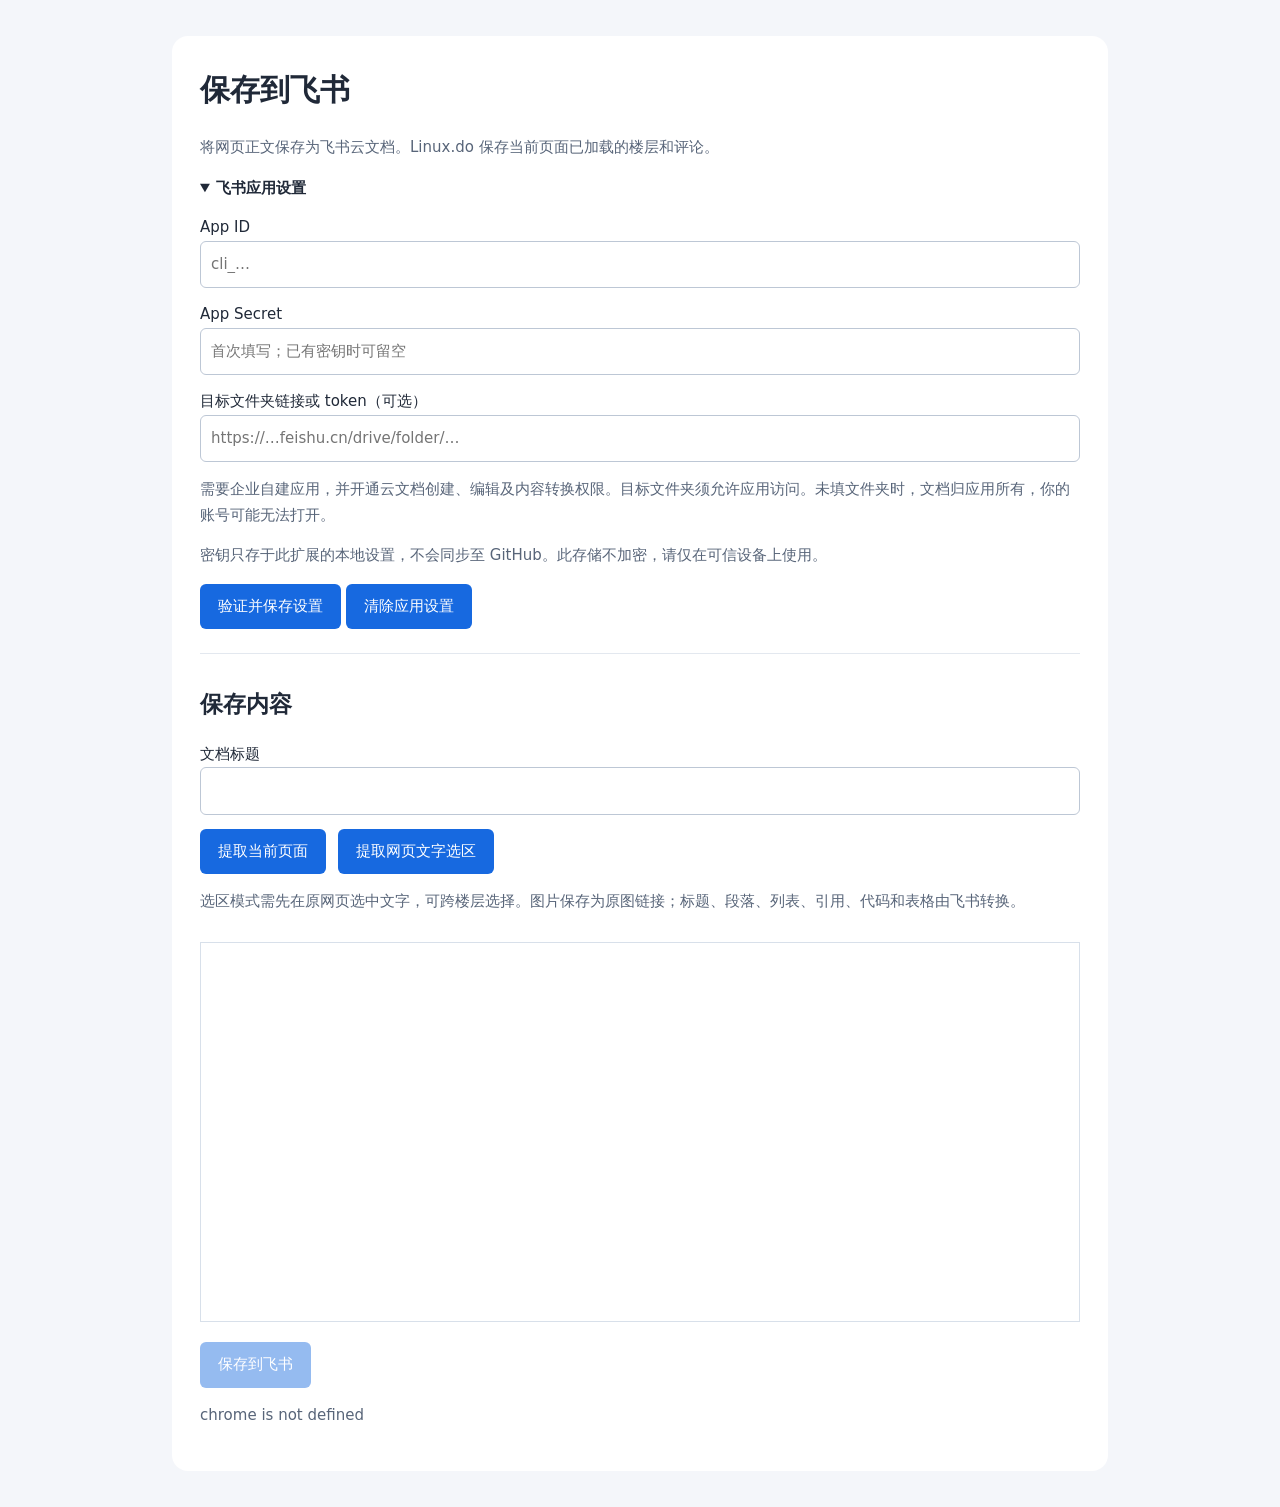
==== stn-feishu/index.html @ 103289a5 "feat: save webpages to Feishu and preserve Linux.do rich formatting" ====
<!doctype html><html lang="zh-CN"><head><meta charset="utf-8"><meta name="viewport" content="width=device-width,initial-scale=1"><title>保存到飞书 · Save.to</title><link rel="stylesheet" href="style.css"><script defer src="page.js"></script></head><body><main>
<h1>保存到飞书</h1><p>将网页正文保存为飞书云文档。Linux.do 保存当前页面已加载的楼层和评论。</p>
<details open id="settings"><summary>飞书应用设置</summary><form id="config">
<label>App ID<input id="appId" autocomplete="off" required placeholder="cli_…"></label>
<label>App Secret<input id="appSecret" type="password" autocomplete="off" placeholder="首次填写；已有密钥时可留空"></label>
<label>目标文件夹链接或 token（可选）<input id="folderToken" autocomplete="off" placeholder="https://…feishu.cn/drive/folder/…"></label>
<p>需要企业自建应用，并开通云文档创建、编辑及内容转换权限。目标文件夹须允许应用访问。未填文件夹时，文档归应用所有，你的账号可能无法打开。</p>
<p>密钥只存于此扩展的本地设置，不会同步至 GitHub。此存储不加密，请仅在可信设备上使用。</p>
<button type="submit">验证并保存设置</button> <button type="button" id="forget">清除应用设置</button>
</form></details>
<section><h2>保存内容</h2><label>文档标题<input id="title"></label><div class="actions"><button id="capture">提取当前页面</button><button id="selection">提取网页文字选区</button></div>
<p>选区模式需先在原网页选中文字，可跨楼层选择。图片保存为原图链接；标题、段落、列表、引用、代码和表格由飞书转换。</p>
<iframe id="preview" sandbox="" title="正文预览"></iframe><button id="save" disabled>保存到飞书</button></section>
<p id="status" role="status" aria-live="polite"></p><a id="result" target="_blank" rel="noopener" hidden>打开飞书文档</a>
</main></body></html>
---- stn-feishu/style.css ----
body{font:15px/1.7 system-ui,sans-serif;background:#f4f6fa;color:#202938;margin:0}main{max-width:880px;margin:36px auto;padding:28px;background:white;border-radius:16px}h1{margin-top:0}label{display:block;margin:14px 0}input{display:block;box-sizing:border-box;width:100%;padding:10px;border:1px solid #bdc7d5;border-radius:6px;font:inherit}button{padding:10px 18px;background:#1769e0;color:white;border:0;border-radius:6px;cursor:pointer;font:inherit}button:disabled{opacity:.45;cursor:default}p{color:#586579}summary{cursor:pointer;font-weight:600}section{border-top:1px solid #e3e8ef;margin-top:24px;padding-top:12px}iframe{width:100%;height:380px;border:1px solid #d8e0ea;margin:12px 0;box-sizing:border-box}.actions{display:flex;gap:12px}#status{white-space:pre-wrap}a{color:#1769e0}
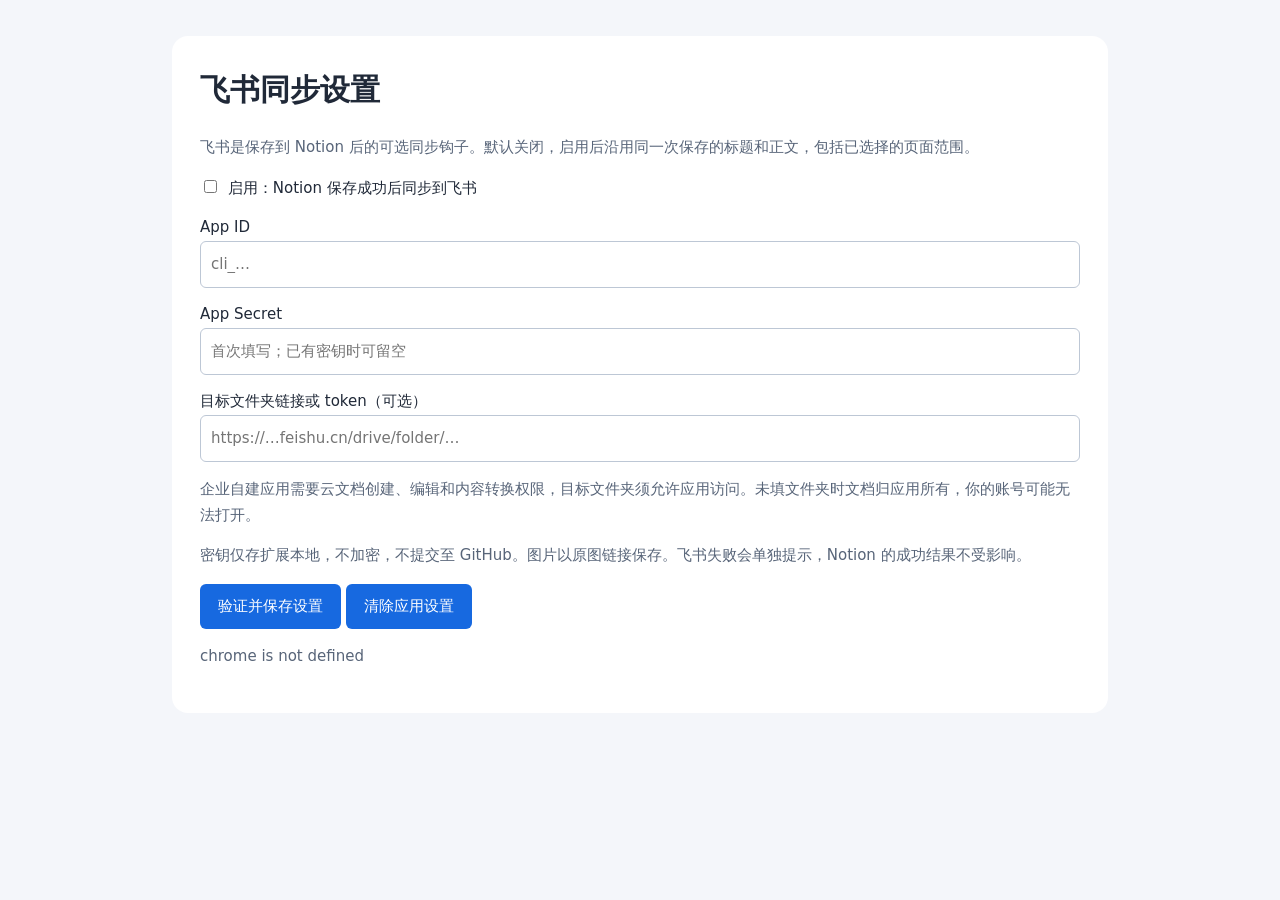
==== commit c0d45429: "refactor: integrate optional Feishu sync into Notion save workflow" ====
--- a/stn-feishu/index.html
+++ b/stn-feishu/index.html
@@ -1,15 +1,11 @@
-<!doctype html><html lang="zh-CN"><head><meta charset="utf-8"><meta name="viewport" content="width=device-width,initial-scale=1"><title>保存到飞书 · Save.to</title><link rel="stylesheet" href="style.css"><script defer src="page.js"></script></head><body><main>
-<h1>保存到飞书</h1><p>将网页正文保存为飞书云文档。Linux.do 保存当前页面已加载的楼层和评论。</p>
-<details open id="settings"><summary>飞书应用设置</summary><form id="config">
+<!doctype html><html lang="zh-CN"><head><meta charset="utf-8"><meta name="viewport" content="width=device-width,initial-scale=1"><title>飞书同步设置 · Save.to</title><link rel="stylesheet" href="style.css"><script defer src="page.js"></script></head><body><main>
+<h1>飞书同步设置</h1><p>飞书是保存到 Notion 后的可选同步钩子。默认关闭，启用后沿用同一次保存的标题和正文，包括已选择的页面范围。</p>
+<form id="config"><label><input id="enabled" type="checkbox"> 启用：Notion 保存成功后同步到飞书</label>
 <label>App ID<input id="appId" autocomplete="off" required placeholder="cli_…"></label>
 <label>App Secret<input id="appSecret" type="password" autocomplete="off" placeholder="首次填写；已有密钥时可留空"></label>
 <label>目标文件夹链接或 token（可选）<input id="folderToken" autocomplete="off" placeholder="https://…feishu.cn/drive/folder/…"></label>
-<p>需要企业自建应用，并开通云文档创建、编辑及内容转换权限。目标文件夹须允许应用访问。未填文件夹时，文档归应用所有，你的账号可能无法打开。</p>
-<p>密钥只存于此扩展的本地设置，不会同步至 GitHub。此存储不加密，请仅在可信设备上使用。</p>
-<button type="submit">验证并保存设置</button> <button type="button" id="forget">清除应用设置</button>
-</form></details>
-<section><h2>保存内容</h2><label>文档标题<input id="title"></label><div class="actions"><button id="capture">提取当前页面</button><button id="selection">提取网页文字选区</button></div>
-<p>选区模式需先在原网页选中文字，可跨楼层选择。图片保存为原图链接；标题、段落、列表、引用、代码和表格由飞书转换。</p>
-<iframe id="preview" sandbox="" title="正文预览"></iframe><button id="save" disabled>保存到飞书</button></section>
-<p id="status" role="status" aria-live="polite"></p><a id="result" target="_blank" rel="noopener" hidden>打开飞书文档</a>
+<p>企业自建应用需要云文档创建、编辑和内容转换权限，目标文件夹须允许应用访问。未填文件夹时文档归应用所有，你的账号可能无法打开。</p>
+<p>密钥仅存扩展本地，不加密，不提交至 GitHub。图片以原图链接保存。飞书失败会单独提示，Notion 的成功结果不受影响。</p>
+<button type="submit">验证并保存设置</button> <button type="button" id="forget">清除应用设置</button></form>
+<p id="status" role="status" aria-live="polite"></p><a id="result" target="_blank" rel="noopener" hidden>打开最近的飞书文档</a>
 </main></body></html>
--- a/stn-feishu/style.css
+++ b/stn-feishu/style.css
@@ -1 +1,3 @@
 body{font:15px/1.7 system-ui,sans-serif;background:#f4f6fa;color:#202938;margin:0}main{max-width:880px;margin:36px auto;padding:28px;background:white;border-radius:16px}h1{margin-top:0}label{display:block;margin:14px 0}input{display:block;box-sizing:border-box;width:100%;padding:10px;border:1px solid #bdc7d5;border-radius:6px;font:inherit}button{padding:10px 18px;background:#1769e0;color:white;border:0;border-radius:6px;cursor:pointer;font:inherit}button:disabled{opacity:.45;cursor:default}p{color:#586579}summary{cursor:pointer;font-weight:600}section{border-top:1px solid #e3e8ef;margin-top:24px;padding-top:12px}iframe{width:100%;height:380px;border:1px solid #d8e0ea;margin:12px 0;box-sizing:border-box}.actions{display:flex;gap:12px}#status{white-space:pre-wrap}a{color:#1769e0}
+
+input[type="checkbox"]{display:inline-block;width:auto;margin-right:6px}
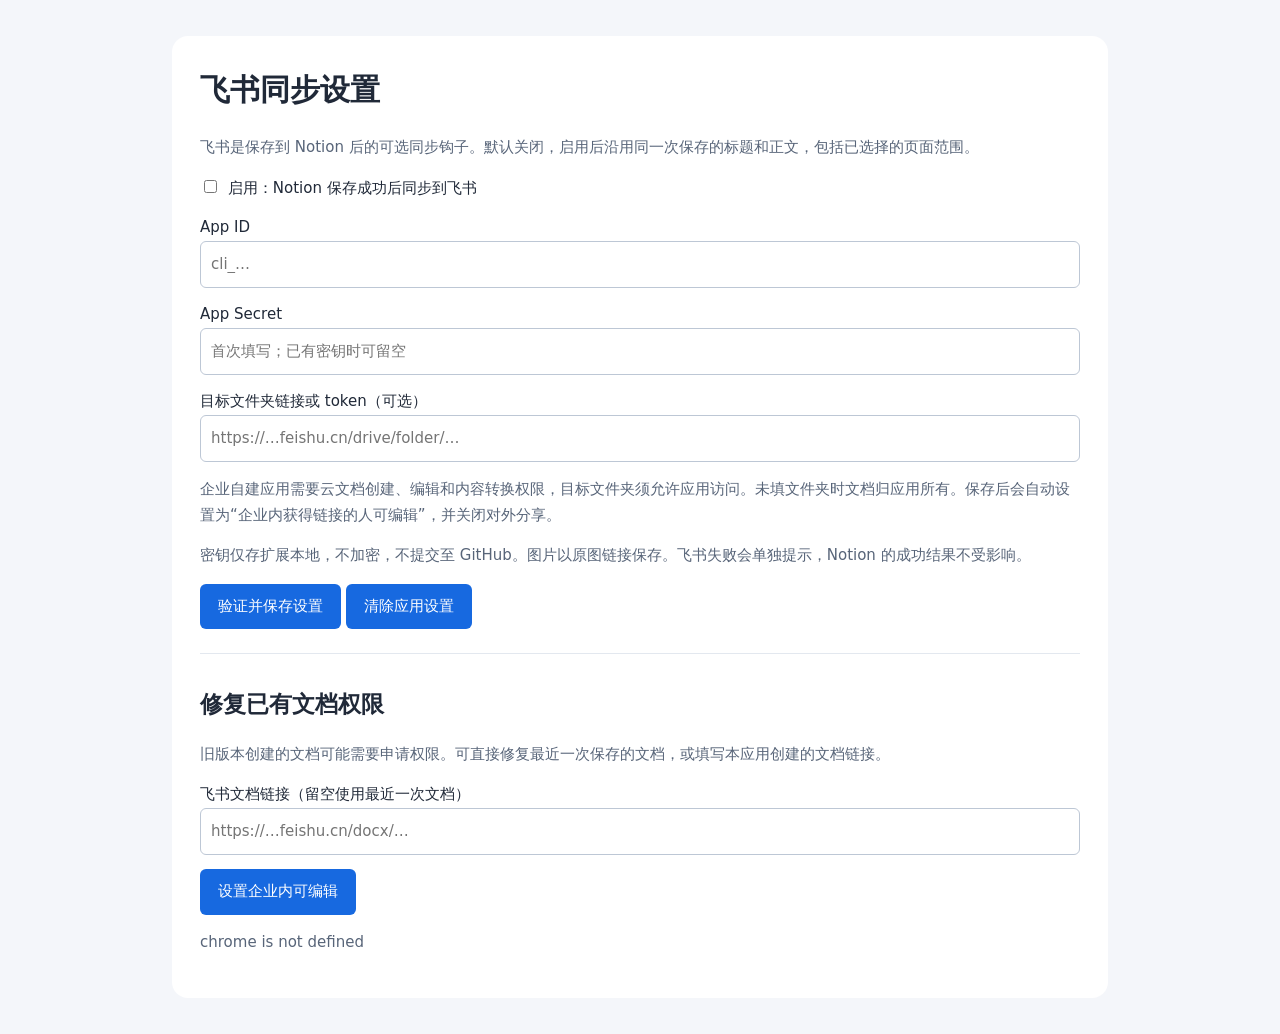
==== commit 92ef444e: "fix: grant tenant edit access to Feishu saves and repair existing documents" ====
--- a/stn-feishu/index.html
+++ b/stn-feishu/index.html
@@ -4,8 +4,8 @@
 <label>App ID<input id="appId" autocomplete="off" required placeholder="cli_…"></label>
 <label>App Secret<input id="appSecret" type="password" autocomplete="off" placeholder="首次填写；已有密钥时可留空"></label>
 <label>目标文件夹链接或 token（可选）<input id="folderToken" autocomplete="off" placeholder="https://…feishu.cn/drive/folder/…"></label>
-<p>企业自建应用需要云文档创建、编辑和内容转换权限，目标文件夹须允许应用访问。未填文件夹时文档归应用所有，你的账号可能无法打开。</p>
+<p>企业自建应用需要云文档创建、编辑和内容转换权限，目标文件夹须允许应用访问。未填文件夹时文档归应用所有。保存后会自动设置为“企业内获得链接的人可编辑”，并关闭对外分享。</p>
 <p>密钥仅存扩展本地，不加密，不提交至 GitHub。图片以原图链接保存。飞书失败会单独提示，Notion 的成功结果不受影响。</p>
 <button type="submit">验证并保存设置</button> <button type="button" id="forget">清除应用设置</button></form>
-<p id="status" role="status" aria-live="polite"></p><a id="result" target="_blank" rel="noopener" hidden>打开最近的飞书文档</a>
+<section><h2>修复已有文档权限</h2><p>旧版本创建的文档可能需要申请权限。可直接修复最近一次保存的文档，或填写本应用创建的文档链接。</p><label>飞书文档链接（留空使用最近一次文档）<input id="repairUrl" placeholder="https://…feishu.cn/docx/…"></label><button type="button" id="repairAccess">设置企业内可编辑</button></section><p id="status" role="status" aria-live="polite"></p><a id="result" target="_blank" rel="noopener" hidden>打开最近的飞书文档</a>
 </main></body></html>
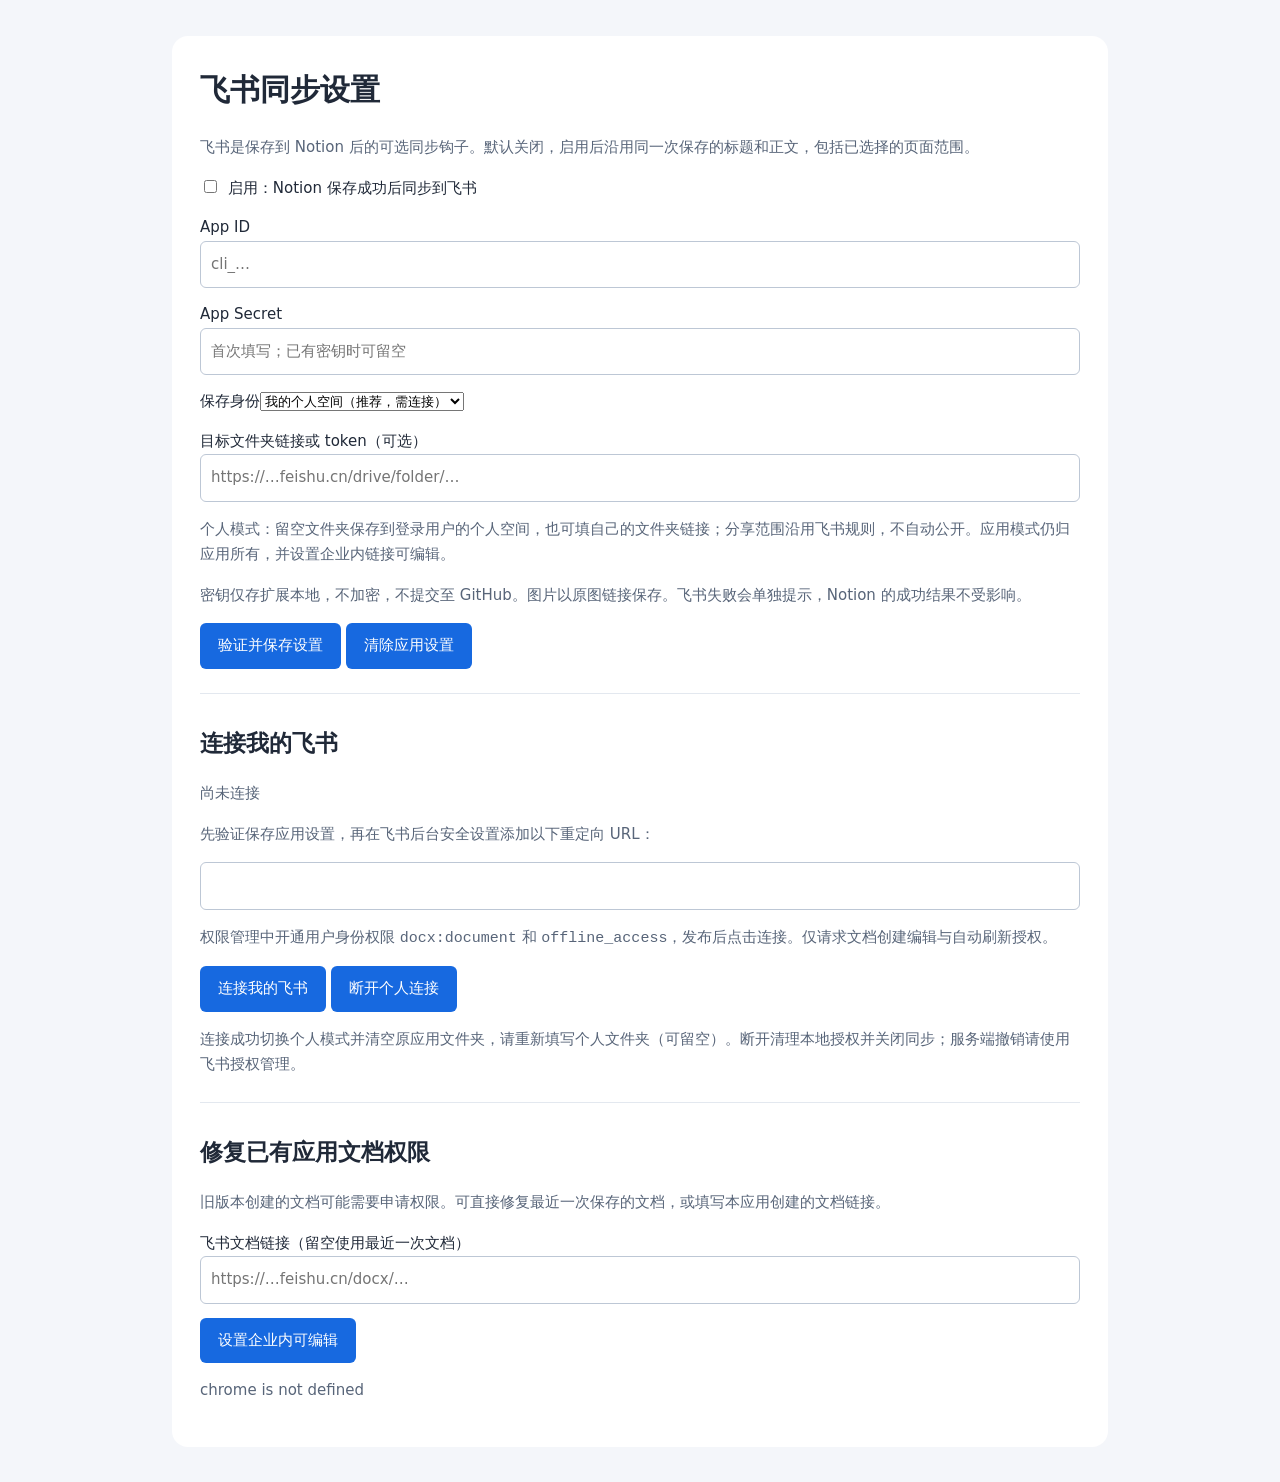
==== commit 45c908fe: "Add personal Feishu OAuth login and user-owned document saving" ====
--- a/stn-feishu/index.html
+++ b/stn-feishu/index.html
@@ -3,9 +3,9 @@
 <form id="config"><label><input id="enabled" type="checkbox"> 启用：Notion 保存成功后同步到飞书</label>
 <label>App ID<input id="appId" autocomplete="off" required placeholder="cli_…"></label>
 <label>App Secret<input id="appSecret" type="password" autocomplete="off" placeholder="首次填写；已有密钥时可留空"></label>
-<label>目标文件夹链接或 token（可选）<input id="folderToken" autocomplete="off" placeholder="https://…feishu.cn/drive/folder/…"></label>
-<p>企业自建应用需要云文档创建、编辑和内容转换权限，目标文件夹须允许应用访问。未填文件夹时文档归应用所有。保存后会自动设置为“企业内获得链接的人可编辑”，并关闭对外分享。</p>
+<label>保存身份<select id="identity"><option value="user">我的个人空间（推荐，需连接）</option><option value="app">应用空间（原模式）</option></select></label><label>目标文件夹链接或 token（可选）<input id="folderToken" autocomplete="off" placeholder="https://…feishu.cn/drive/folder/…"></label>
+<p>个人模式：留空文件夹保存到登录用户的个人空间，也可填自己的文件夹链接；分享范围沿用飞书规则，不自动公开。应用模式仍归应用所有，并设置企业内链接可编辑。</p>
 <p>密钥仅存扩展本地，不加密，不提交至 GitHub。图片以原图链接保存。飞书失败会单独提示，Notion 的成功结果不受影响。</p>
 <button type="submit">验证并保存设置</button> <button type="button" id="forget">清除应用设置</button></form>
-<section><h2>修复已有文档权限</h2><p>旧版本创建的文档可能需要申请权限。可直接修复最近一次保存的文档，或填写本应用创建的文档链接。</p><label>飞书文档链接（留空使用最近一次文档）<input id="repairUrl" placeholder="https://…feishu.cn/docx/…"></label><button type="button" id="repairAccess">设置企业内可编辑</button></section><p id="status" role="status" aria-live="polite"></p><a id="result" target="_blank" rel="noopener" hidden>打开最近的飞书文档</a>
+<section><h2>连接我的飞书</h2><p id="connection">尚未连接</p><p>先验证保存应用设置，再在飞书后台安全设置添加以下重定向 URL：</p><input id="redirectUrl" readonly aria-label="飞书 OAuth 回调地址"><p>权限管理中开通用户身份权限 <code>docx:document</code> 和 <code>offline_access</code>，发布后点击连接。仅请求文档创建编辑与自动刷新授权。</p><button id="connect" type="button">连接我的飞书</button> <button id="disconnect" type="button">断开个人连接</button><p>连接成功切换个人模式并清空原应用文件夹，请重新填写个人文件夹（可留空）。断开清理本地授权并关闭同步；服务端撤销请使用飞书授权管理。</p></section><section><h2>修复已有应用文档权限</h2><p>旧版本创建的文档可能需要申请权限。可直接修复最近一次保存的文档，或填写本应用创建的文档链接。</p><label>飞书文档链接（留空使用最近一次文档）<input id="repairUrl" placeholder="https://…feishu.cn/docx/…"></label><button type="button" id="repairAccess">设置企业内可编辑</button></section><p id="status" role="status" aria-live="polite"></p><a id="result" target="_blank" rel="noopener" hidden>打开最近的飞书文档</a>
 </main></body></html>
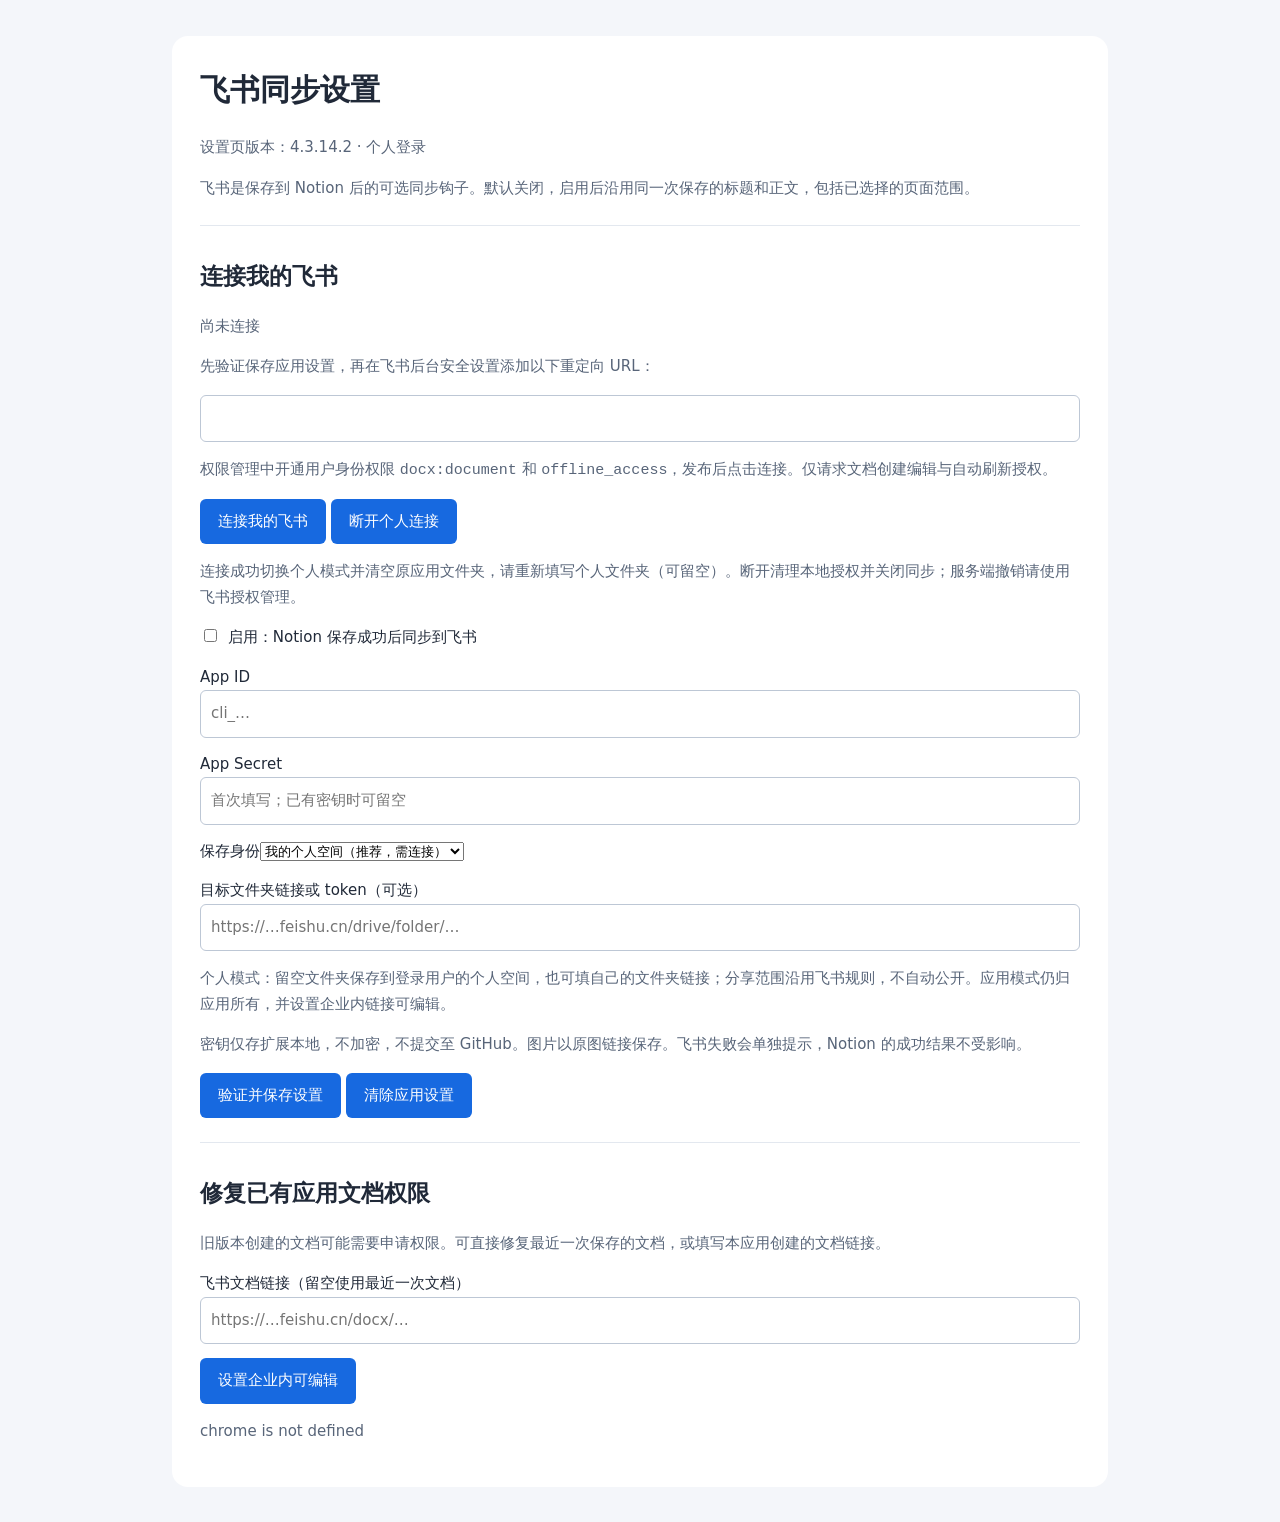
==== commit 925a373b: "Move personal Feishu login to the top of settings" ====
--- a/stn-feishu/index.html
+++ b/stn-feishu/index.html
@@ -1,5 +1,6 @@
 <!doctype html><html lang="zh-CN"><head><meta charset="utf-8"><meta name="viewport" content="width=device-width,initial-scale=1"><title>飞书同步设置 · Save.to</title><link rel="stylesheet" href="style.css"><script defer src="page.js"></script></head><body><main>
-<h1>飞书同步设置</h1><p>飞书是保存到 Notion 后的可选同步钩子。默认关闭，启用后沿用同一次保存的标题和正文，包括已选择的页面范围。</p>
+<h1>飞书同步设置</h1><p>设置页版本：4.3.14.2 · 个人登录</p><p>飞书是保存到 Notion 后的可选同步钩子。默认关闭，启用后沿用同一次保存的标题和正文，包括已选择的页面范围。</p>
+<section><h2>连接我的飞书</h2><p id="connection">尚未连接</p><p>先验证保存应用设置，再在飞书后台安全设置添加以下重定向 URL：</p><input id="redirectUrl" readonly aria-label="飞书 OAuth 回调地址"><p>权限管理中开通用户身份权限 <code>docx:document</code> 和 <code>offline_access</code>，发布后点击连接。仅请求文档创建编辑与自动刷新授权。</p><button id="connect" type="button">连接我的飞书</button> <button id="disconnect" type="button">断开个人连接</button><p>连接成功切换个人模式并清空原应用文件夹，请重新填写个人文件夹（可留空）。断开清理本地授权并关闭同步；服务端撤销请使用飞书授权管理。</p></section>
 <form id="config"><label><input id="enabled" type="checkbox"> 启用：Notion 保存成功后同步到飞书</label>
 <label>App ID<input id="appId" autocomplete="off" required placeholder="cli_…"></label>
 <label>App Secret<input id="appSecret" type="password" autocomplete="off" placeholder="首次填写；已有密钥时可留空"></label>
@@ -7,5 +8,5 @@
 <p>个人模式：留空文件夹保存到登录用户的个人空间，也可填自己的文件夹链接；分享范围沿用飞书规则，不自动公开。应用模式仍归应用所有，并设置企业内链接可编辑。</p>
 <p>密钥仅存扩展本地，不加密，不提交至 GitHub。图片以原图链接保存。飞书失败会单独提示，Notion 的成功结果不受影响。</p>
 <button type="submit">验证并保存设置</button> <button type="button" id="forget">清除应用设置</button></form>
-<section><h2>连接我的飞书</h2><p id="connection">尚未连接</p><p>先验证保存应用设置，再在飞书后台安全设置添加以下重定向 URL：</p><input id="redirectUrl" readonly aria-label="飞书 OAuth 回调地址"><p>权限管理中开通用户身份权限 <code>docx:document</code> 和 <code>offline_access</code>，发布后点击连接。仅请求文档创建编辑与自动刷新授权。</p><button id="connect" type="button">连接我的飞书</button> <button id="disconnect" type="button">断开个人连接</button><p>连接成功切换个人模式并清空原应用文件夹，请重新填写个人文件夹（可留空）。断开清理本地授权并关闭同步；服务端撤销请使用飞书授权管理。</p></section><section><h2>修复已有应用文档权限</h2><p>旧版本创建的文档可能需要申请权限。可直接修复最近一次保存的文档，或填写本应用创建的文档链接。</p><label>飞书文档链接（留空使用最近一次文档）<input id="repairUrl" placeholder="https://…feishu.cn/docx/…"></label><button type="button" id="repairAccess">设置企业内可编辑</button></section><p id="status" role="status" aria-live="polite"></p><a id="result" target="_blank" rel="noopener" hidden>打开最近的飞书文档</a>
+<section><h2>修复已有应用文档权限</h2><p>旧版本创建的文档可能需要申请权限。可直接修复最近一次保存的文档，或填写本应用创建的文档链接。</p><label>飞书文档链接（留空使用最近一次文档）<input id="repairUrl" placeholder="https://…feishu.cn/docx/…"></label><button type="button" id="repairAccess">设置企业内可编辑</button></section><p id="status" role="status" aria-live="polite"></p><a id="result" target="_blank" rel="noopener" hidden>打开最近的飞书文档</a>
 </main></body></html>
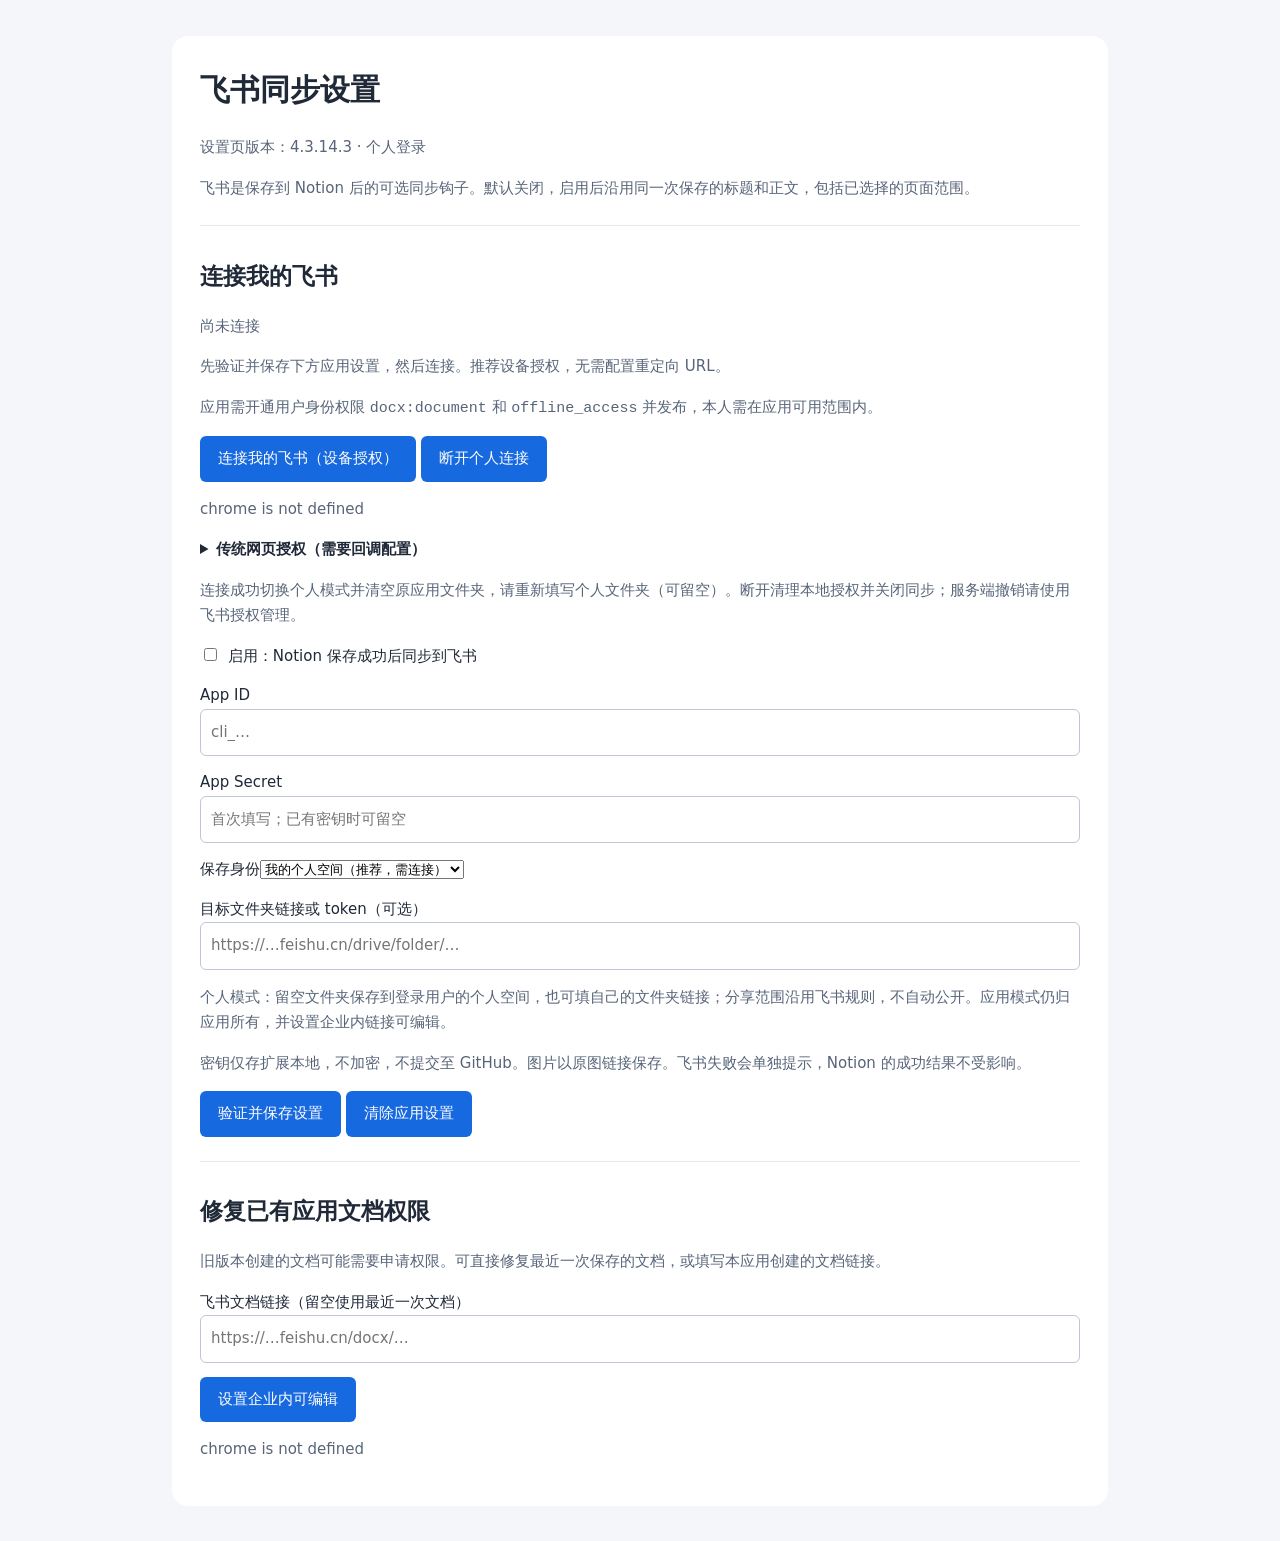
==== commit 2d8649ff: "feat: add Feishu device authorization without redirect setup" ====
--- a/stn-feishu/index.html
+++ b/stn-feishu/index.html
@@ -1,6 +1,6 @@
 <!doctype html><html lang="zh-CN"><head><meta charset="utf-8"><meta name="viewport" content="width=device-width,initial-scale=1"><title>飞书同步设置 · Save.to</title><link rel="stylesheet" href="style.css"><script defer src="page.js"></script></head><body><main>
-<h1>飞书同步设置</h1><p>设置页版本：4.3.14.2 · 个人登录</p><p>飞书是保存到 Notion 后的可选同步钩子。默认关闭，启用后沿用同一次保存的标题和正文，包括已选择的页面范围。</p>
-<section><h2>连接我的飞书</h2><p id="connection">尚未连接</p><p>先验证保存应用设置，再在飞书后台安全设置添加以下重定向 URL：</p><input id="redirectUrl" readonly aria-label="飞书 OAuth 回调地址"><p>权限管理中开通用户身份权限 <code>docx:document</code> 和 <code>offline_access</code>，发布后点击连接。仅请求文档创建编辑与自动刷新授权。</p><button id="connect" type="button">连接我的飞书</button> <button id="disconnect" type="button">断开个人连接</button><p>连接成功切换个人模式并清空原应用文件夹，请重新填写个人文件夹（可留空）。断开清理本地授权并关闭同步；服务端撤销请使用飞书授权管理。</p></section>
+<h1>飞书同步设置</h1><p>设置页版本：4.3.14.3 · 个人登录</p><p>飞书是保存到 Notion 后的可选同步钩子。默认关闭，启用后沿用同一次保存的标题和正文，包括已选择的页面范围。</p>
+<section><h2>连接我的飞书</h2><p id="connection">尚未连接</p><p>先验证并保存下方应用设置，然后连接。推荐设备授权，无需配置重定向 URL。</p><p>应用需开通用户身份权限 <code>docx:document</code> 和 <code>offline_access</code> 并发布，本人需在应用可用范围内。</p><button id="deviceConnect" type="button">连接我的飞书（设备授权）</button> <button id="deviceCheck" type="button" hidden>已授权，检查连接</button> <button id="disconnect" type="button">断开个人连接</button><p id="connectionStatus" role="status" aria-live="polite"></p><details><summary>传统网页授权（需要回调配置）</summary><p>在飞书后台安全设置添加以下完整地址：</p><input id="redirectUrl" readonly aria-label="飞书 OAuth 回调地址"><button id="connect" type="button">使用网页授权连接</button></details><p>连接成功切换个人模式并清空原应用文件夹，请重新填写个人文件夹（可留空）。断开清理本地授权并关闭同步；服务端撤销请使用飞书授权管理。</p></section>
 <form id="config"><label><input id="enabled" type="checkbox"> 启用：Notion 保存成功后同步到飞书</label>
 <label>App ID<input id="appId" autocomplete="off" required placeholder="cli_…"></label>
 <label>App Secret<input id="appSecret" type="password" autocomplete="off" placeholder="首次填写；已有密钥时可留空"></label>
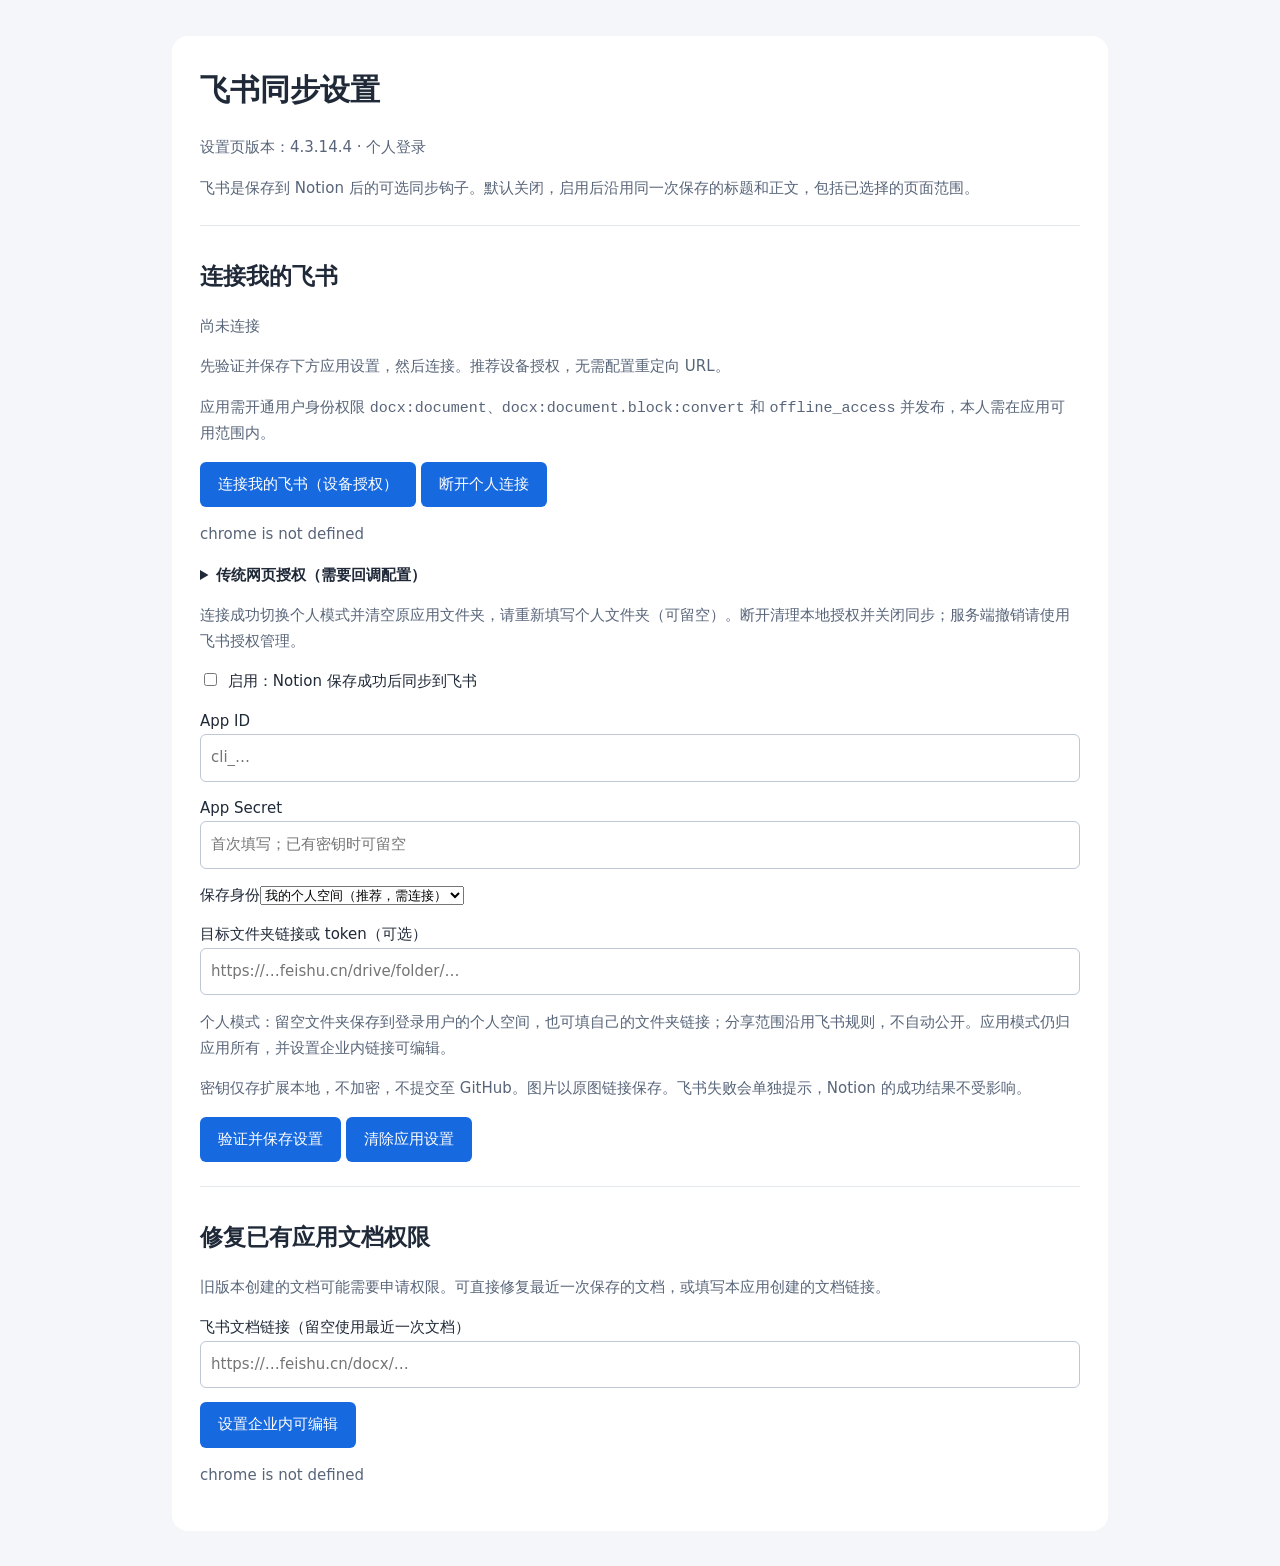
==== commit 597cebd6: "fix: request personal document conversion scope" ====
--- a/stn-feishu/index.html
+++ b/stn-feishu/index.html
@@ -1,6 +1,6 @@
 <!doctype html><html lang="zh-CN"><head><meta charset="utf-8"><meta name="viewport" content="width=device-width,initial-scale=1"><title>飞书同步设置 · Save.to</title><link rel="stylesheet" href="style.css"><script defer src="page.js"></script></head><body><main>
-<h1>飞书同步设置</h1><p>设置页版本：4.3.14.3 · 个人登录</p><p>飞书是保存到 Notion 后的可选同步钩子。默认关闭，启用后沿用同一次保存的标题和正文，包括已选择的页面范围。</p>
-<section><h2>连接我的飞书</h2><p id="connection">尚未连接</p><p>先验证并保存下方应用设置，然后连接。推荐设备授权，无需配置重定向 URL。</p><p>应用需开通用户身份权限 <code>docx:document</code> 和 <code>offline_access</code> 并发布，本人需在应用可用范围内。</p><button id="deviceConnect" type="button">连接我的飞书（设备授权）</button> <button id="deviceCheck" type="button" hidden>已授权，检查连接</button> <button id="disconnect" type="button">断开个人连接</button><p id="connectionStatus" role="status" aria-live="polite"></p><details><summary>传统网页授权（需要回调配置）</summary><p>在飞书后台安全设置添加以下完整地址：</p><input id="redirectUrl" readonly aria-label="飞书 OAuth 回调地址"><button id="connect" type="button">使用网页授权连接</button></details><p>连接成功切换个人模式并清空原应用文件夹，请重新填写个人文件夹（可留空）。断开清理本地授权并关闭同步；服务端撤销请使用飞书授权管理。</p></section>
+<h1>飞书同步设置</h1><p>设置页版本：4.3.14.4 · 个人登录</p><p>飞书是保存到 Notion 后的可选同步钩子。默认关闭，启用后沿用同一次保存的标题和正文，包括已选择的页面范围。</p>
+<section><h2>连接我的飞书</h2><p id="connection">尚未连接</p><p>先验证并保存下方应用设置，然后连接。推荐设备授权，无需配置重定向 URL。</p><p>应用需开通用户身份权限 <code>docx:document</code>、<code>docx:document.block:convert</code> 和 <code>offline_access</code> 并发布，本人需在应用可用范围内。</p><button id="deviceConnect" type="button">连接我的飞书（设备授权）</button> <button id="deviceCheck" type="button" hidden>已授权，检查连接</button> <button id="disconnect" type="button">断开个人连接</button><p id="connectionStatus" role="status" aria-live="polite"></p><details><summary>传统网页授权（需要回调配置）</summary><p>在飞书后台安全设置添加以下完整地址：</p><input id="redirectUrl" readonly aria-label="飞书 OAuth 回调地址"><button id="connect" type="button">使用网页授权连接</button></details><p>连接成功切换个人模式并清空原应用文件夹，请重新填写个人文件夹（可留空）。断开清理本地授权并关闭同步；服务端撤销请使用飞书授权管理。</p></section>
 <form id="config"><label><input id="enabled" type="checkbox"> 启用：Notion 保存成功后同步到飞书</label>
 <label>App ID<input id="appId" autocomplete="off" required placeholder="cli_…"></label>
 <label>App Secret<input id="appSecret" type="password" autocomplete="off" placeholder="首次填写；已有密钥时可留空"></label>
